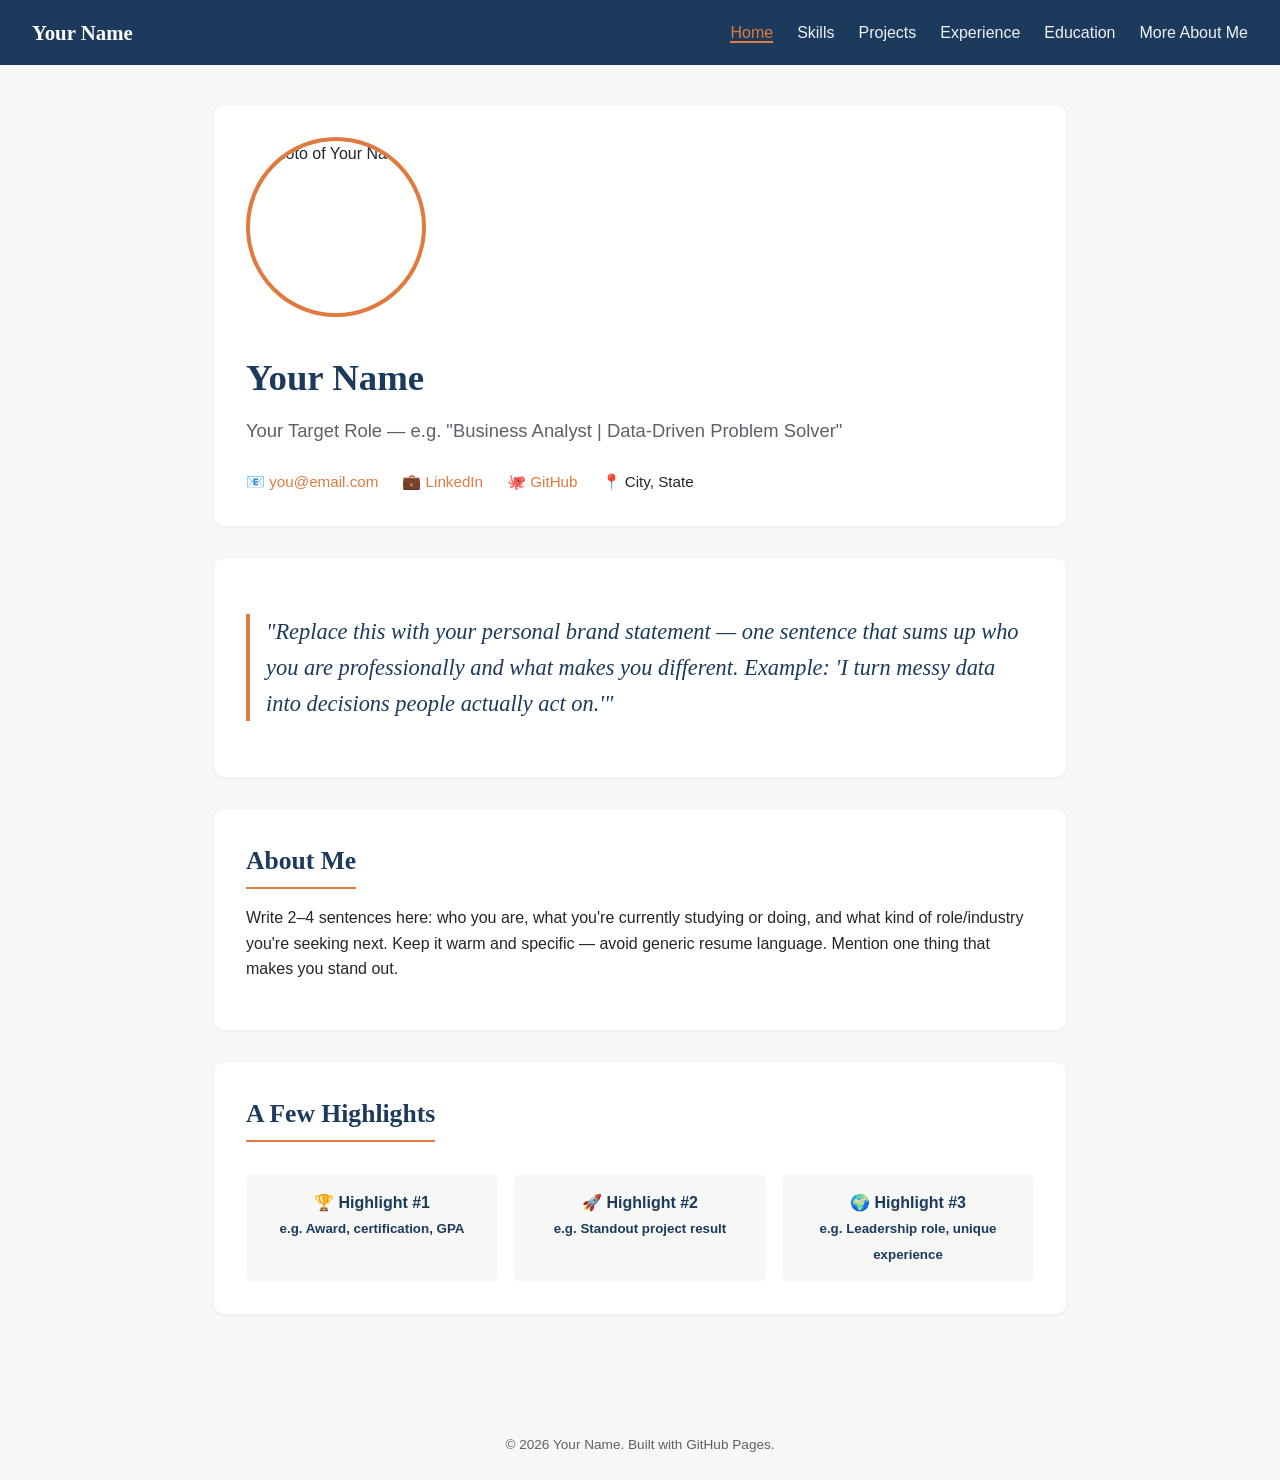
==== index.html @ 58bd470f "Add portfolio site structure (home, skills, projects, experience, education, about) Scaffolds the fu" ====
<!DOCTYPE html>
<html lang="en">
<head>
  <meta charset="UTF-8">
  <meta name="viewport" content="width=device-width, initial-scale=1.0">
  <!-- CHANGE THIS to your actual name - it shows in the browser tab -->
  <title>Your Name | Portfolio</title>
  <link rel="stylesheet" href="style.css">
</head>
<body>

  <!-- ===== NAV BAR (copy this exact block to the top of every page,
       just move the "active" class to match the current page) ===== -->
  <nav>
    <div class="brand">Your Name</div>
    <ul>
      <li><a href="index.html" class="active">Home</a></li>
      <li><a href="skills.html">Skills</a></li>
      <li><a href="projects.html">Projects</a></li>
      <li><a href="experience.html">Experience</a></li>
      <li><a href="education.html">Education</a></li>
      <li><a href="about.html">More About Me</a></li>
    </ul>
  </nav>

  <main>

    <!-- ===== HERO / INTRO SECTION ===== -->
    <section class="hero">
      <!-- Replace images/headshot.jpg with your own photo uploaded to the images folder -->
      <img src="images/headshot.jpg" alt="Photo of Your Name">
      <div>
        <h1>Your Name</h1>
        <p class="subtitle">Your Target Role — e.g. "Business Analyst | Data-Driven Problem Solver"</p>
        <div class="contact-row">
          <span>📧 <a href="mailto:you@email.com">you@email.com</a></span>
          <span>💼 <a href="https://linkedin.com/in/yourprofile" target="_blank">LinkedIn</a></span>
          <span>🐙 <a href="https://github.com/yourusername" target="_blank">GitHub</a></span>
          <span>📍 City, State</span>
        </div>
      </div>
    </section>

    <!-- ===== PERSONAL BRAND STATEMENT (make this your strongest, most memorable line) ===== -->
    <section>
      <p class="brand-statement">
        "Replace this with your personal brand statement — one sentence that sums up
        who you are professionally and what makes you different. Example: 'I turn messy
        data into decisions people actually act on.'"
      </p>
    </section>

    <!-- ===== OVERVIEW ===== -->
    <section>
      <h2>About Me</h2>
      <p>
        Write 2–4 sentences here: who you are, what you're currently studying or doing,
        and what kind of role/industry you're seeking next. Keep it warm and specific —
        avoid generic resume language. Mention one thing that makes you stand out.
      </p>
    </section>

    <!-- ===== HIGHLIGHTS ===== -->
    <section>
      <h2>A Few Highlights</h2>
      <div class="highlights">
        <div class="highlight-card">🏆 Highlight #1<br><small>e.g. Award, certification, GPA</small></div>
        <div class="highlight-card">🚀 Highlight #2<br><small>e.g. Standout project result</small></div>
        <div class="highlight-card">🌍 Highlight #3<br><small>e.g. Leadership role, unique experience</small></div>
      </div>
    </section>

  </main>

  <footer>
    &copy; 2026 Your Name. Built with GitHub Pages.
  </footer>

</body>
</html>
---- style.css ----
/* ============================================
   PORTFOLIO STYLESHEET
   Change the colors in :root below to re-theme
   the entire site in one place.
   ============================================ */

:root {
  --color-primary: #1b3a5c;     /* main brand color - nav bar, headings */
  --color-accent: #e07a3f;      /* highlight color - buttons, links, tags */
  --color-bg: #f7f7f5;          /* page background */
  --color-card: #ffffff;        /* card/section background */
  --color-text: #22262b;        /* body text */
  --color-text-light: #5a6169;  /* secondary text */
  --font-heading: "Georgia", "Times New Roman", serif;
  --font-body: "Helvetica Neue", Arial, sans-serif;
}

* { box-sizing: border-box; margin: 0; padding: 0; }

body {
  font-family: var(--font-body);
  color: var(--color-text);
  background: var(--color-bg);
  line-height: 1.6;
}

a { color: var(--color-accent); text-decoration: none; }
a:hover { text-decoration: underline; }

/* ---------- NAV BAR ---------- */
nav {
  background: var(--color-primary);
  padding: 1rem 2rem;
  display: flex;
  justify-content: space-between;
  align-items: center;
  flex-wrap: wrap;
}

nav .brand {
  color: #fff;
  font-family: var(--font-heading);
  font-size: 1.3rem;
  font-weight: bold;
}

nav ul {
  list-style: none;
  display: flex;
  gap: 1.5rem;
  flex-wrap: wrap;
}

nav ul li a {
  color: #eef2f6;
  font-weight: 500;
}

nav ul li a.active {
  color: var(--color-accent);
  border-bottom: 2px solid var(--color-accent);
}

/* ---------- LAYOUT ---------- */
main {
  max-width: 900px;
  margin: 0 auto;
  padding: 2.5rem 1.5rem 4rem;
}

section {
  background: var(--color-card);
  border-radius: 10px;
  padding: 2rem;
  margin-bottom: 2rem;
  box-shadow: 0 1px 4px rgba(0,0,0,0.06);
}

h1, h2, h3 {
  font-family: var(--font-heading);
  color: var(--color-primary);
}

h1 { font-size: 2.3rem; margin-bottom: 0.5rem; }
h2 { font-size: 1.6rem; margin-bottom: 1rem; border-bottom: 2px solid var(--color-accent); padding-bottom: 0.3rem; display: inline-block; }
h3 { font-size: 1.15rem; margin-bottom: 0.4rem; }

p { margin-bottom: 1rem; color: var(--color-text); }

.subtitle {
  color: var(--color-text-light);
  font-size: 1.15rem;
  margin-bottom: 1.5rem;
}

/* ---------- HERO (home page) ---------- */
.hero {
  display: flex;
  gap: 2rem;
  align-items: center;
  flex-wrap: wrap;
}

.hero img {
  width: 180px;
  height: 180px;
  border-radius: 50%;
  object-fit: cover;
  border: 4px solid var(--color-accent);
}

.brand-statement {
  font-family: var(--font-heading);
  font-size: 1.4rem;
  font-style: italic;
  color: var(--color-primary);
  border-left: 4px solid var(--color-accent);
  padding-left: 1rem;
  margin: 1.5rem 0;
}

.highlights {
  display: grid;
  grid-template-columns: repeat(auto-fit, minmax(200px, 1fr));
  gap: 1rem;
  margin-top: 1rem;
}

.highlight-card {
  background: var(--color-bg);
  border-radius: 8px;
  padding: 1rem;
  text-align: center;
  font-weight: 600;
  color: var(--color-primary);
}

/* ---------- CONTACT ROW ---------- */
.contact-row {
  display: flex;
  gap: 1.5rem;
  flex-wrap: wrap;
  margin-top: 1rem;
  font-size: 0.95rem;
}

/* ---------- SKILL TAGS ---------- */
.tag-row {
  display: flex;
  flex-wrap: wrap;
  gap: 0.5rem;
  margin: 0.8rem 0;
}

.tag {
  background: var(--color-primary);
  color: #fff;
  padding: 0.3rem 0.8rem;
  border-radius: 999px;
  font-size: 0.85rem;
}

/* ---------- PROJECT CARDS ---------- */
.project-card img {
  width: 100%;
  border-radius: 8px;
  margin: 1rem 0;
}

.project-meta {
  display: flex;
  gap: 1rem;
  flex-wrap: wrap;
  font-size: 0.9rem;
  color: var(--color-text-light);
  margin-bottom: 0.8rem;
}

.btn {
  display: inline-block;
  background: var(--color-accent);
  color: #fff;
  padding: 0.5rem 1.1rem;
  border-radius: 6px;
  font-weight: 600;
  margin-top: 0.5rem;
}
.btn:hover { opacity: 0.9; text-decoration: none; }

/* ---------- TIMELINE (experience/education) ---------- */
.timeline-item {
  border-left: 3px solid var(--color-accent);
  padding-left: 1.2rem;
  margin-bottom: 1.8rem;
}

.timeline-item .meta {
  color: var(--color-text-light);
  font-size: 0.9rem;
  margin-bottom: 0.4rem;
}

footer {
  text-align: center;
  padding: 1.5rem;
  color: var(--color-text-light);
  font-size: 0.85rem;
}
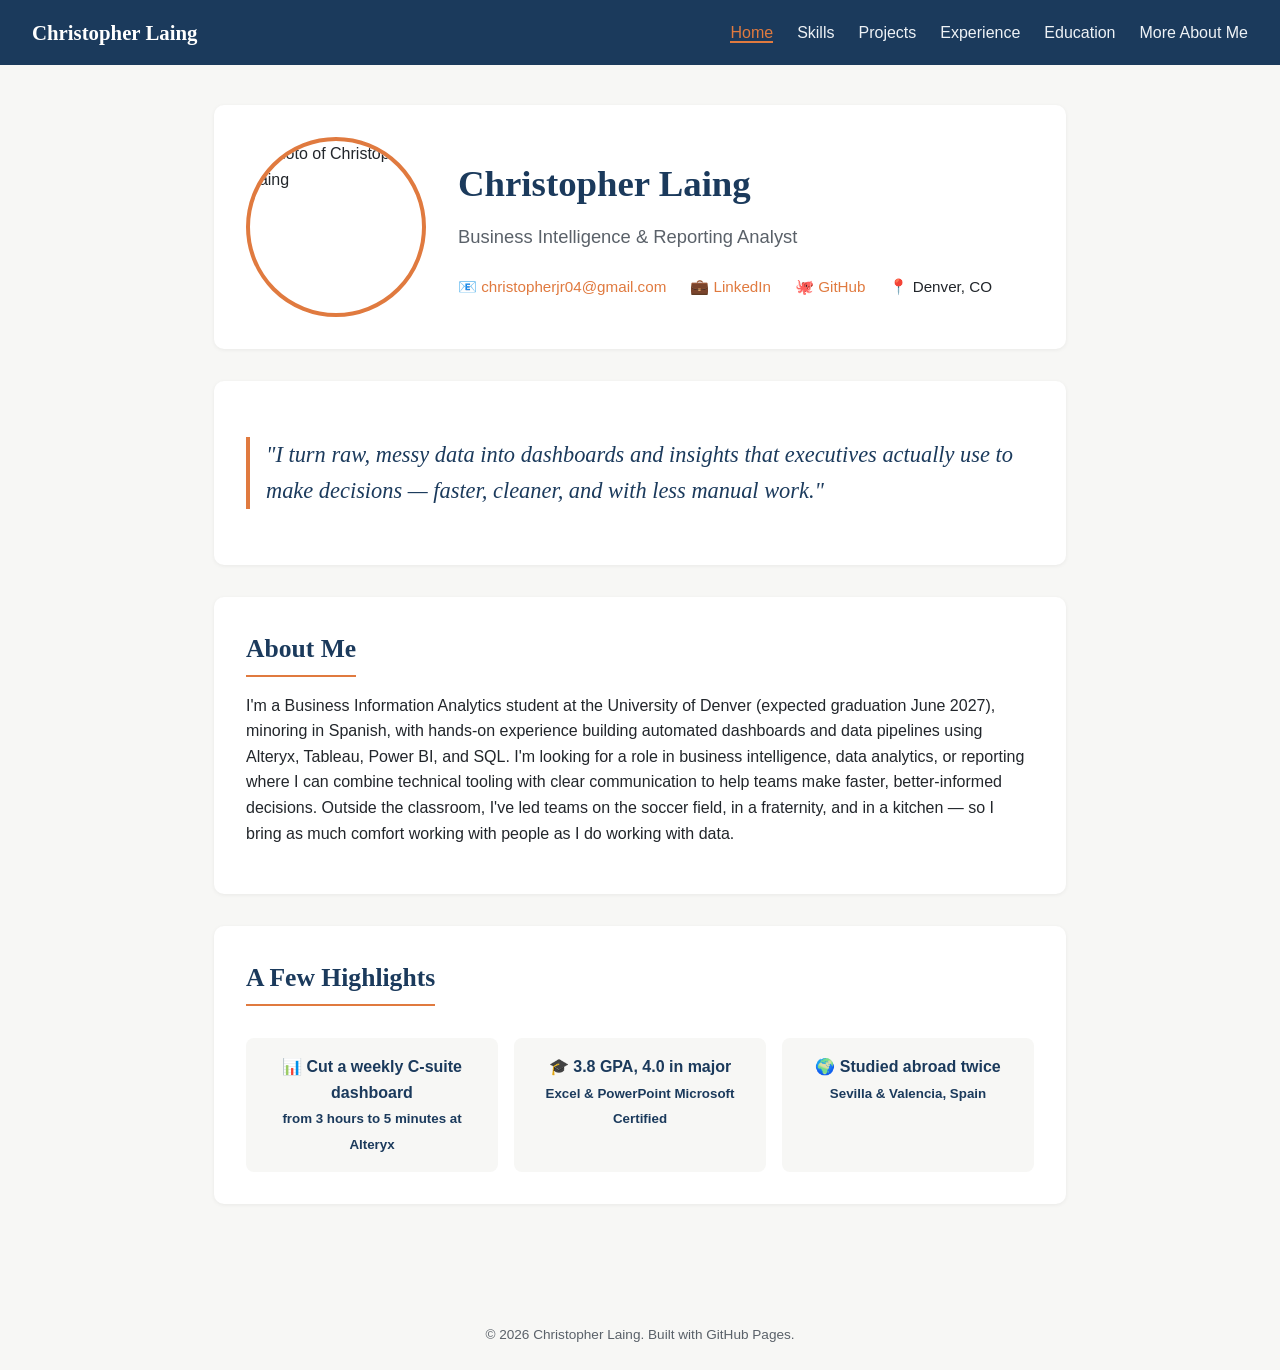
==== commit 3d66fc3d: "Fill in real content from resume (work experience, skills, education, about) Replaces placeholder te" ====
--- a/index.html
+++ b/index.html
@@ -3,16 +3,13 @@
 <head>
   <meta charset="UTF-8">
   <meta name="viewport" content="width=device-width, initial-scale=1.0">
-  <!-- CHANGE THIS to your actual name - it shows in the browser tab -->
-  <title>Your Name | Portfolio</title>
+  <title>Christopher Laing | Portfolio</title>
   <link rel="stylesheet" href="style.css">
 </head>
 <body>
 
-  <!-- ===== NAV BAR (copy this exact block to the top of every page,
-       just move the "active" class to match the current page) ===== -->
   <nav>
-    <div class="brand">Your Name</div>
+    <div class="brand">Christopher Laing</div>
     <ul>
       <li><a href="index.html" class="active">Home</a></li>
       <li><a href="skills.html">Skills</a></li>
@@ -25,55 +22,56 @@
 
   <main>
 
-    <!-- ===== HERO / INTRO SECTION ===== -->
     <section class="hero">
-      <!-- Replace images/headshot.jpg with your own photo uploaded to the images folder -->
-      <img src="images/headshot.jpg" alt="Photo of Your Name">
+      <!-- TODO: add a real headshot to images/headshot.jpg and this will show automatically -->
+      <img src="images/headshot.jpg" alt="Photo of Christopher Laing">
       <div>
-        <h1>Your Name</h1>
-        <p class="subtitle">Your Target Role — e.g. "Business Analyst | Data-Driven Problem Solver"</p>
+        <h1>Christopher Laing</h1>
+        <p class="subtitle">Business Intelligence & Reporting Analyst</p>
         <div class="contact-row">
-          <span>📧 <a href="mailto:you@email.com">you@email.com</a></span>
+          <span>📧 <a href="mailto:christopherjr04@gmail.com">christopherjr04@gmail.com</a></span>
+          <!-- TODO: add your real LinkedIn URL here -->
           <span>💼 <a href="https://linkedin.com/in/yourprofile" target="_blank">LinkedIn</a></span>
-          <span>🐙 <a href="https://github.com/yourusername" target="_blank">GitHub</a></span>
-          <span>📍 City, State</span>
+          <span>🐙 <a href="https://github.com/christopherjr04" target="_blank">GitHub</a></span>
+          <span>📍 Denver, CO</span>
         </div>
       </div>
     </section>
 
-    <!-- ===== PERSONAL BRAND STATEMENT (make this your strongest, most memorable line) ===== -->
     <section>
       <p class="brand-statement">
-        "Replace this with your personal brand statement — one sentence that sums up
-        who you are professionally and what makes you different. Example: 'I turn messy
-        data into decisions people actually act on.'"
+        "I turn raw, messy data into dashboards and insights that executives actually
+        use to make decisions — faster, cleaner, and with less manual work."
       </p>
     </section>
 
-    <!-- ===== OVERVIEW ===== -->
     <section>
       <h2>About Me</h2>
       <p>
-        Write 2–4 sentences here: who you are, what you're currently studying or doing,
-        and what kind of role/industry you're seeking next. Keep it warm and specific —
-        avoid generic resume language. Mention one thing that makes you stand out.
+        I'm a Business Information Analytics student at the University of Denver
+        (expected graduation June 2027), minoring in Spanish, with hands-on experience
+        building automated dashboards and data pipelines using Alteryx, Tableau, Power BI,
+        and SQL. I'm looking for a role in business intelligence, data analytics, or
+        reporting where I can combine technical tooling with clear communication to
+        help teams make faster, better-informed decisions. Outside the classroom, I've
+        led teams on the soccer field, in a fraternity, and in a kitchen — so I bring
+        as much comfort working with people as I do working with data.
       </p>
     </section>
 
-    <!-- ===== HIGHLIGHTS ===== -->
     <section>
       <h2>A Few Highlights</h2>
       <div class="highlights">
-        <div class="highlight-card">🏆 Highlight #1<br><small>e.g. Award, certification, GPA</small></div>
-        <div class="highlight-card">🚀 Highlight #2<br><small>e.g. Standout project result</small></div>
-        <div class="highlight-card">🌍 Highlight #3<br><small>e.g. Leadership role, unique experience</small></div>
+        <div class="highlight-card">📊 Cut a weekly C-suite dashboard<br><small>from 3 hours to 5 minutes at Alteryx</small></div>
+        <div class="highlight-card">🎓 3.8 GPA, 4.0 in major<br><small>Excel & PowerPoint Microsoft Certified</small></div>
+        <div class="highlight-card">🌍 Studied abroad twice<br><small>Sevilla & Valencia, Spain</small></div>
       </div>
     </section>
 
   </main>
 
   <footer>
-    &copy; 2026 Your Name. Built with GitHub Pages.
+    &copy; 2026 Christopher Laing. Built with GitHub Pages.
   </footer>
 
 </body>
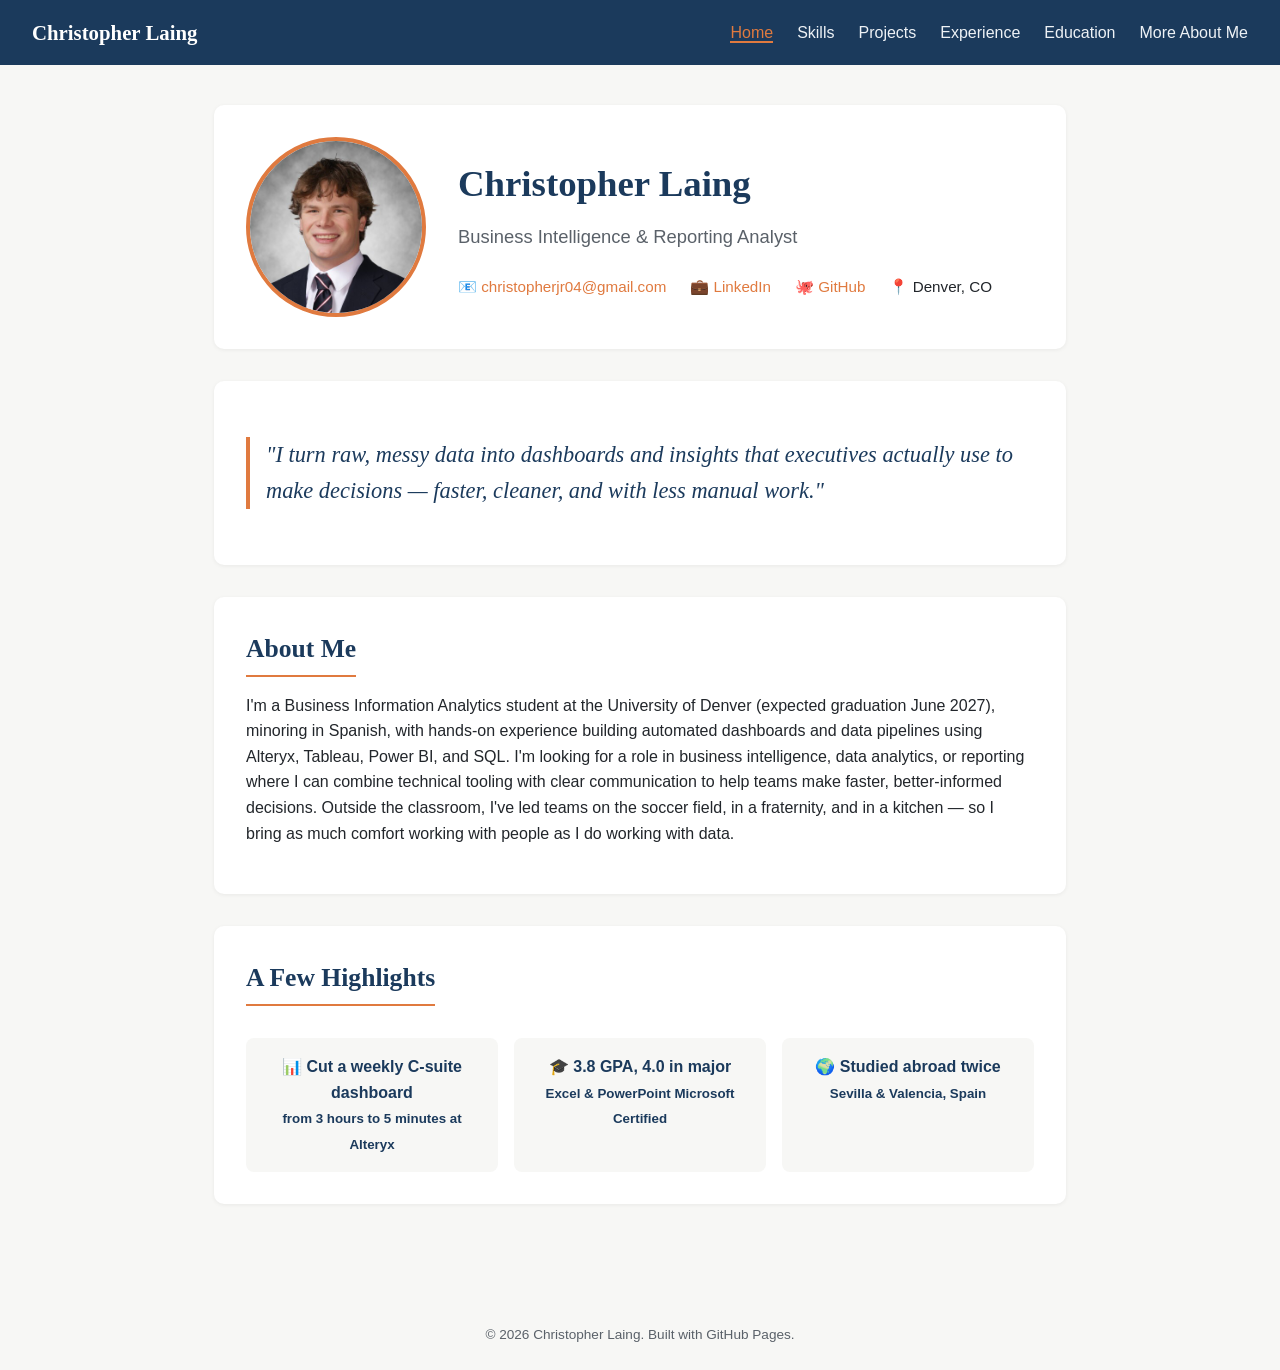
==== commit 4d6cf571: "index.html" ====
--- a/index.html
+++ b/index.html
@@ -24,14 +24,14 @@
 
     <section class="hero">
       <!-- TODO: add a real headshot to images/headshot.jpg and this will show automatically -->
-      <img src="images/headshot.jpg" alt="Photo of Christopher Laing">
+      <img src="images/mugshot.jpg" alt="Photo of Christopher Laing">
       <div>
         <h1>Christopher Laing</h1>
         <p class="subtitle">Business Intelligence & Reporting Analyst</p>
         <div class="contact-row">
           <span>📧 <a href="mailto:christopherjr04@gmail.com">christopherjr04@gmail.com</a></span>
           <!-- TODO: add your real LinkedIn URL here -->
-          <span>💼 <a href="https://linkedin.com/in/yourprofile" target="_blank">LinkedIn</a></span>
+          <span>💼 <a href="https://www.linkedin.com/in/christopherlaingjr/" target="_blank">LinkedIn</a></span>
           <span>🐙 <a href="https://github.com/christopherjr04" target="_blank">GitHub</a></span>
           <span>📍 Denver, CO</span>
         </div>
